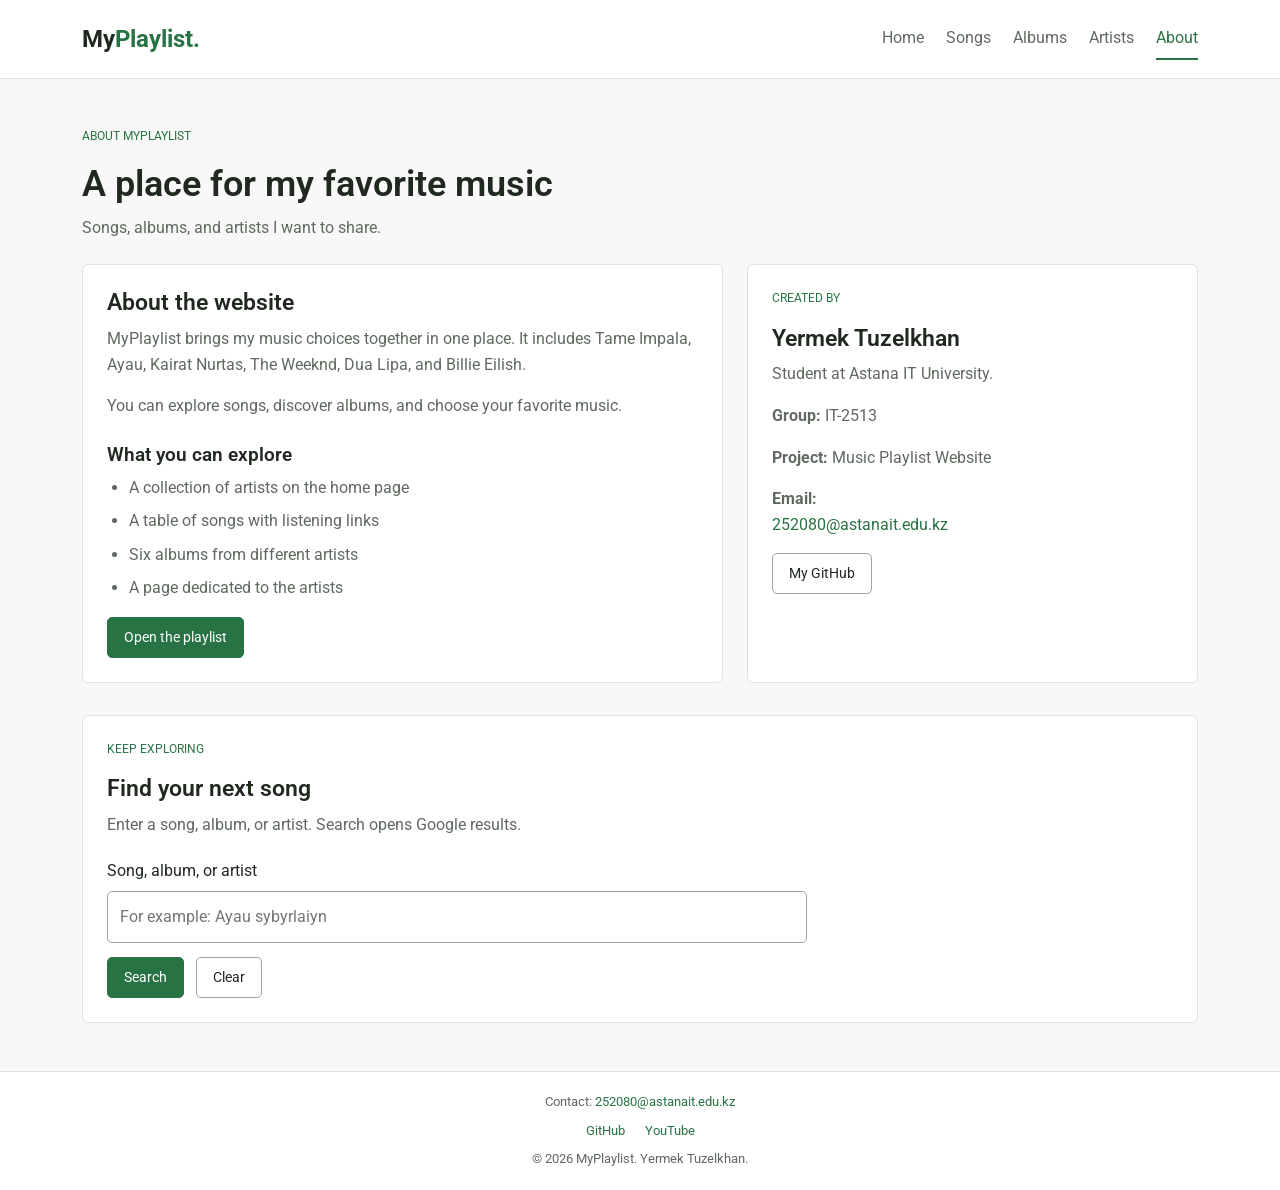
==== about.html @ 05e533fe "first commit" ====
<!DOCTYPE html>
<html lang="en">
    <head>
        <meta charset="UTF-8">
        <meta name="viewport" content="width=device-width, initial-scale=1.0">
        <title> About | MyPlaylist </title>
        <link href="https://cdn.jsdelivr.net/npm/bootstrap@5.3.0/dist/css/bootstrap.min.css" rel="stylesheet">
        <link href="https://fonts.googleapis.com/css2?family=Roboto:wght@400;500;600;700&amp;display=swap" rel="stylesheet">
        <link href="css/style.css" rel="stylesheet">
        <link href="css/about.css" rel="stylesheet">
    </head>
    <body>
        <!-- Site header and navigation -->
        <header class="header">
            <div class="container header-container">
                <a href="index.html" class="logo"> My<span>Playlist.</span> </a>
                <nav>
                    <ul class="nav-links">
                        <li>
                            <a href="index.html"> Home </a>
                        </li>
                        <li>
                            <a href="songs.html"> Songs </a>
                        </li>
                        <li>
                            <a href="albums.html"> Albums </a>
                        </li>
                        <li>
                            <a href="artists.html"> Artists </a>
                        </li>
                        <li>
                            <a href="about.html" class="active"> About </a>
                        </li>
                    </ul>
                </nav>
            </div>
        </header>
        <!-- Main page content -->
        <main class="container my-5">
            <section class="page-heading">
                <p class="small-title"> ABOUT MYPLAYLIST </p>
                <h1> A place for my favorite music </h1>
                <p> Songs, albums, and artists I want to share. </p>
            </section>
            <div class="row g-4">
                <div class="col-12 col-lg-7">
                    <section class="panel h-100">
                        <h2> About the website </h2>
                        <p> MyPlaylist brings my music choices together in one place. It includes Tame Impala, Ayau, Kairat Nurtas, The Weeknd, Dua Lipa, and Billie Eilish. </p>
                        <p> You can explore songs, discover albums, and choose your favorite music. </p>
                        <h3 class="mt-4"> What you can explore </h3>
                        <ul class="track-list">
                            <li>
                                A collection of artists on the home page
                            </li>
                            <li>
                                A table of songs with listening links
                            </li>
                            <li>
                                Six albums from different artists
                            </li>
                            <li>
                                A page dedicated to the artists
                            </li>
                        </ul>
                        <a href="songs.html" class="btn music-btn"> Open the playlist </a>
                    </section>
                </div>
                <div class="col-12 col-lg-5">
                    <aside class="panel h-100">
                        <p class="small-title"> CREATED BY </p>
                        <h2> Yermek Tuzelkhan </h2>
                        <p> Student at Astana IT University. </p>
                        <p> <strong> Group: </strong> IT-2513 </p>
                        <p> <strong> Project: </strong> Music Playlist Website </p>
                        <p> <strong> Email: </strong> <br> <a href="mailto:252080@astanait.edu.kz"> 252080@astanait.edu.kz </a> </p>
                        <a href="https://github.com/yTuzelkhan" class="btn second-btn"> My GitHub </a>
                    </aside>
                </div>
            </div>
            <section class="panel section" id="music-search">
                <p class="small-title"> KEEP EXPLORING </p>
                <h2> Find your next song </h2>
                <p>Enter a song, album, or artist. Search opens Google results.</p>
                <form action="https://www.google.com/search" method="get">
                    <label for="search_query"> Song, album, or artist </label>
                    <input type="search" id="search_query" name="q" placeholder="For example: Ayau sybyrlaiyn" required>
                    <div class="form-buttons">
                        <button type="submit" class="btn music-btn"> Search </button>
                        <button type="reset" class="btn second-btn"> Clear </button>
                    </div>
                </form>
            </section>
        </main>
        <!-- Contact information and external links -->
        <footer class="footer">
            <div class="container">
                <p> Contact: <a href="mailto:252080@astanait.edu.kz"> 252080@astanait.edu.kz </a> </p>
                <div class="social-links">
                    <a href="https://github.com/yTuzelkhan"> GitHub </a>
                    <!-- Add your music link in href below -->
                    <a href="#"> YouTube </a>
                </div>
                <p class="mb-0 text-center"> &copy; 2026 MyPlaylist. Yermek Tuzelkhan. </p>
            </div>
        </footer>
    </body>
</html>
---- css/style.css ----
:root {
    --main-color: #287344;
    --text-color: #202820;
    --muted-color: #606960;
}

* {
    box-sizing: border-box;
}

body {
    margin: 0;
    font-family: "Roboto", Arial, sans-serif;
    background: #f7f8f7;
    color: var(--text-color);
    line-height: 1.6;
    min-height: 100vh;
    display: flex;
    flex-direction: column;
}

main {
    flex: 1;
}

a {
    color: var(--main-color);
    text-decoration: none;
}

a:hover {
    color: #1c5431;
    text-decoration: underline;
}

a:focus, button:focus, input:focus {
    outline: 3px solid var(--main-color);
    outline-offset: 4px;
}

h1 {
    font-size: 36px;
}

h2 {
    font-size: 23px;
}

h3 {
    font-size: 19px;
}

h1, h2, h3 {
    font-weight: 600;
    line-height: 1.25;
}

p {
    color: var(--muted-color);
}

.header {
    background: white;
    border-bottom: 1px solid #dde3dd;
    padding: 18px 0;
}

.header-container {
    display: flex;
    justify-content: space-between;
    align-items: center;
    gap: 20px;
}

.logo {
    color: var(--text-color);
    font-size: 24px;
    font-weight: bold;
}

.logo span {
    color: var(--main-color);
}

.nav-links {
    display: flex;
    gap: 22px;
    list-style: none;
    padding: 0;
    margin: 0;
    flex-wrap: wrap;
}

.nav-links a {
    color: var(--muted-color);
    padding: 7px 0;
    display: inline-block;
}

.nav-links .active {
    color: var(--main-color);
    border-bottom: 2px solid;
}

.btn {
    font-size: 14px;
    padding: 9px 16px;
    border-radius: 5px;
}

.music-btn {
    background: var(--main-color);
    color: white;
    border: 1px solid var(--main-color);
}

.music-btn:hover {
    background: #1c5431;
    color: white;
    text-decoration: none;
}

.second-btn {
    border: 1px solid #9aa79a;
    color: var(--text-color);
}

.second-btn:hover {
    background: #edf2ed;
}

.section {
    margin-top: 32px;
}

.page-heading {
    margin-bottom: 24px;
}

.panel {
    background: white;
    border: 1px solid #dde3dd;
    border-radius: 6px;
    padding: 24px;
}

.footer {
    border-top: 1px solid #dde3dd;
    padding: 20px 0;
    text-align: center;
    font-size: 13px;
    background: white;
}

.footer p {
    margin-bottom: 8px;
}

.social-links {
    display: flex;
    justify-content: center;
    gap: 20px;
    margin-bottom: 8px;
}

@media (max-width: 991px) {
    .header-container {
        flex-direction: column;
        gap: 10px;
    }
}

@media (max-width: 575px) {
    .nav-links {
        justify-content: center;
        gap: 14px;
        font-size: 14px;
    }

    h1 {
        font-size: 30px;
    }

    .panel {
        padding: 16px;
    }
}
---- css/about.css ----
.small-title {
    color: var(--main-color);
    font-size: 12px;
}

.track-list {
    padding-left: 22px;
    color: var(--muted-color);
}

.track-list li {
    margin: 8px 0;
}

form {
    max-width: 700px;
    margin-top: 20px;
}

label {
    display: block;
    margin-bottom: 8px;
}

input {
    width: 100%;
    padding: 12px;
    border: 1px solid #9aa79a;
    border-radius: 5px;
    font: inherit;
}

.form-buttons {
    display: flex;
    gap: 12px;
    margin-top: 14px;
}
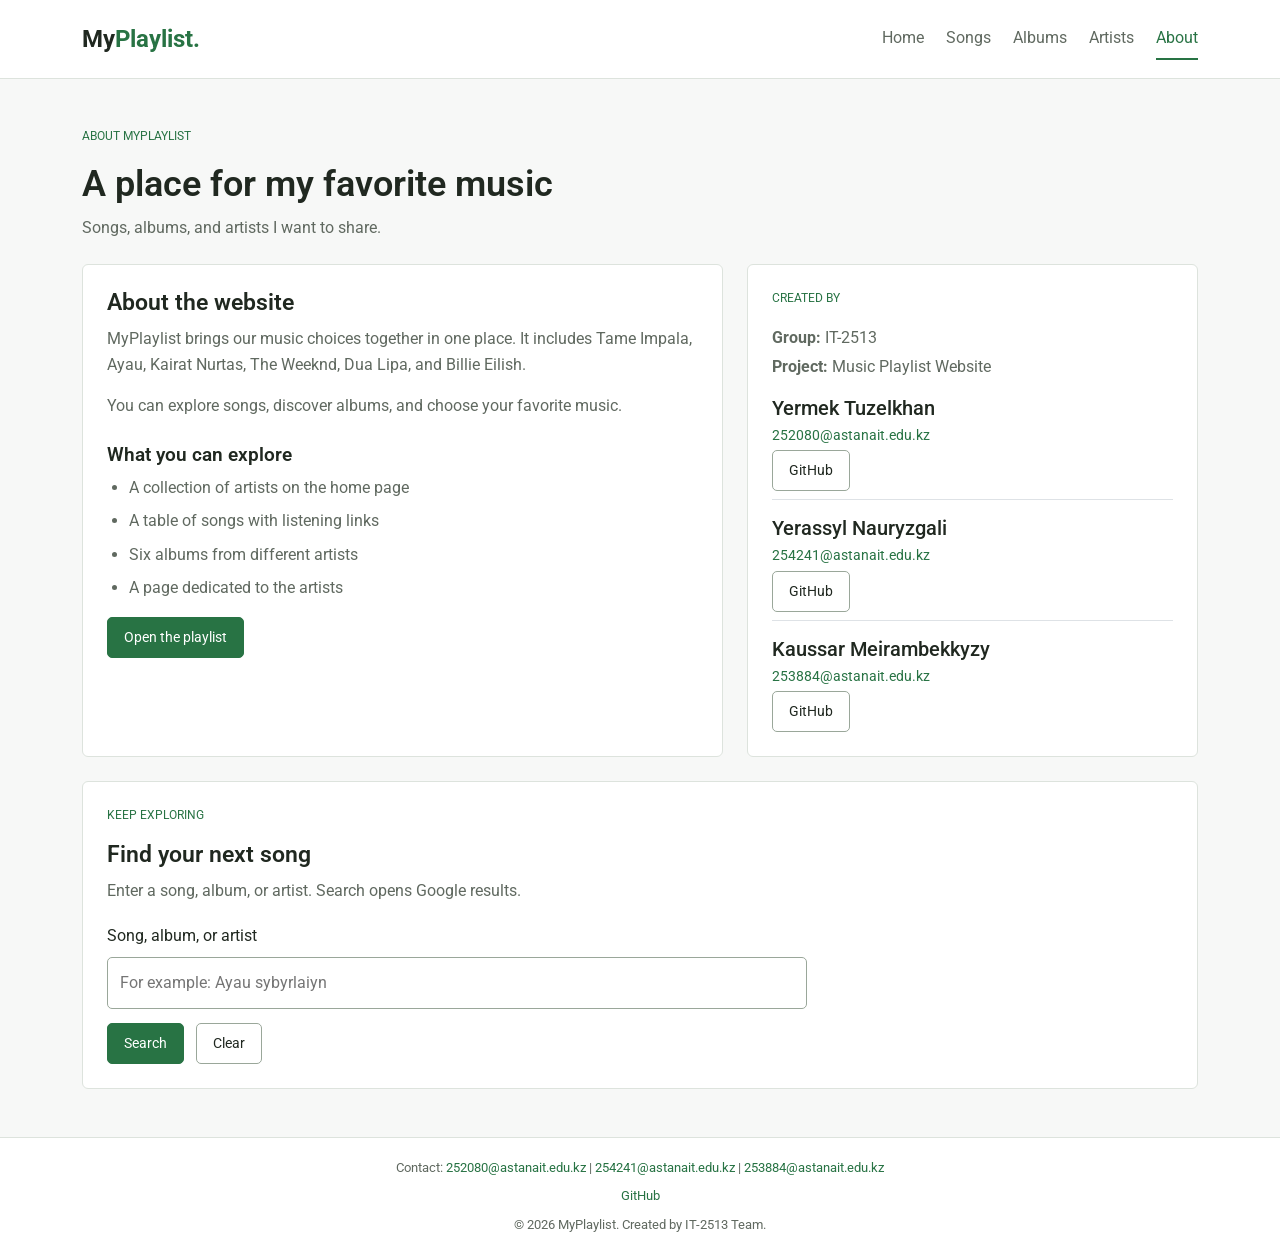
==== commit ca2bf7d8: "Update about.html" ====
--- a/about.html
+++ b/about.html
@@ -10,7 +10,6 @@
         <link href="css/about.css" rel="stylesheet">
     </head>
     <body>
-        <!-- Site header and navigation -->
         <header class="header">
             <div class="container header-container">
                 <a href="index.html" class="logo"> My<span>Playlist.</span> </a>
@@ -35,7 +34,6 @@
                 </nav>
             </div>
         </header>
-        <!-- Main page content -->
         <main class="container my-5">
             <section class="page-heading">
                 <p class="small-title"> ABOUT MYPLAYLIST </p>
@@ -46,7 +44,7 @@
                 <div class="col-12 col-lg-7">
                     <section class="panel h-100">
                         <h2> About the website </h2>
-                        <p> MyPlaylist brings my music choices together in one place. It includes Tame Impala, Ayau, Kairat Nurtas, The Weeknd, Dua Lipa, and Billie Eilish. </p>
+                        <p> MyPlaylist brings our music choices together in one place. It includes Tame Impala, Ayau, Kairat Nurtas, The Weeknd, Dua Lipa, and Billie Eilish. </p>
                         <p> You can explore songs, discover albums, and choose your favorite music. </p>
                         <h3 class="mt-4"> What you can explore </h3>
                         <ul class="track-list">
@@ -69,16 +67,39 @@
                 <div class="col-12 col-lg-5">
                     <aside class="panel h-100">
                         <p class="small-title"> CREATED BY </p>
-                        <h2> Yermek Tuzelkhan </h2>
-                        <p> Student at Astana IT University. </p>
-                        <p> <strong> Group: </strong> IT-2513 </p>
-                        <p> <strong> Project: </strong> Music Playlist Website </p>
-                        <p> <strong> Email: </strong> <br> <a href="mailto:252080@astanait.edu.kz"> 252080@astanait.edu.kz </a> </p>
-                        <a href="https://github.com/yTuzelkhan" class="btn second-btn"> My GitHub </a>
+                        <p class="mb-1"><strong>Group:</strong> IT-2513</p>
+                        <p class="mb-3"><strong>Project:</strong> Music Playlist Website</p>
+                        
+                        <!-- Yermek -->
+                        <div class="creator-item mb-3 pb-2 border-bottom">
+                            <h5 class="mb-1">Yermek Tuzelkhan</h5>
+                            <p class="mb-1 small text-muted">
+                                <a href="mailto:252080@astanait.edu.kz">252080@astanait.edu.kz</a>
+                            </p>
+                            <a href="https://github.com/yTuzelkhan" target="_blank" rel="noopener noreferrer" class="btn btn-sm second-btn">GitHub</a>
+                        </div>
+
+                        <!-- Yerassyl -->
+                        <div class="creator-item mb-3 pb-2 border-bottom">
+                            <h5 class="mb-1">Yerassyl Nauryzgali</h5>
+                            <p class="mb-1 small text-muted">
+                                <a href="mailto:254241@astanait.edu.kz">254241@astanait.edu.kz</a>
+                            </p>
+                            <a href="https://github.com/Yerassyl077" target="_blank" rel="noopener noreferrer" class="btn btn-sm second-btn">GitHub</a>
+                        </div>
+
+                        <!-- Kaussar -->
+                        <div class="creator-item">
+                            <h5 class="mb-1">Kaussar Meirambekkyzy</h5>
+                            <p class="mb-1 small text-muted">
+                                <a href="mailto:253884@astanait.edu.kz">253884@astanait.edu.kz</a>
+                            </p>
+                            <a href="https://github.com/meirambekkausar" target="_blank" rel="noopener noreferrer" class="btn btn-sm second-btn">GitHub</a>
+                        </div>
                     </aside>
                 </div>
             </div>
-            <section class="panel section" id="music-search">
+            <section class="panel section mt-4" id="music-search">
                 <p class="small-title"> KEEP EXPLORING </p>
                 <h2> Find your next song </h2>
                 <p>Enter a song, album, or artist. Search opens Google results.</p>
@@ -92,16 +113,13 @@
                 </form>
             </section>
         </main>
-        <!-- Contact information and external links -->
         <footer class="footer">
             <div class="container">
-                <p> Contact: <a href="mailto:252080@astanait.edu.kz"> 252080@astanait.edu.kz </a> </p>
+                <p> Contact: <a href="mailto:252080@astanait.edu.kz">252080@astanait.edu.kz</a> | <a href="mailto:254241@astanait.edu.kz">254241@astanait.edu.kz</a> | <a href="mailto:253884@astanait.edu.kz">253884@astanait.edu.kz</a> </p>
                 <div class="social-links">
-                    <a href="https://github.com/yTuzelkhan"> GitHub </a>
-                    <!-- Add your music link in href below -->
-                    <a href="#"> YouTube </a>
+                    <a href="https://github.com/yTuzelkhan" target="_blank" rel="noopener noreferrer"> GitHub </a>
                 </div>
-                <p class="mb-0 text-center"> &copy; 2026 MyPlaylist. Yermek Tuzelkhan. </p>
+                <p class="mb-0 text-center"> &copy; 2026 MyPlaylist. Created by IT-2513 Team. </p>
             </div>
         </footer>
     </body>
